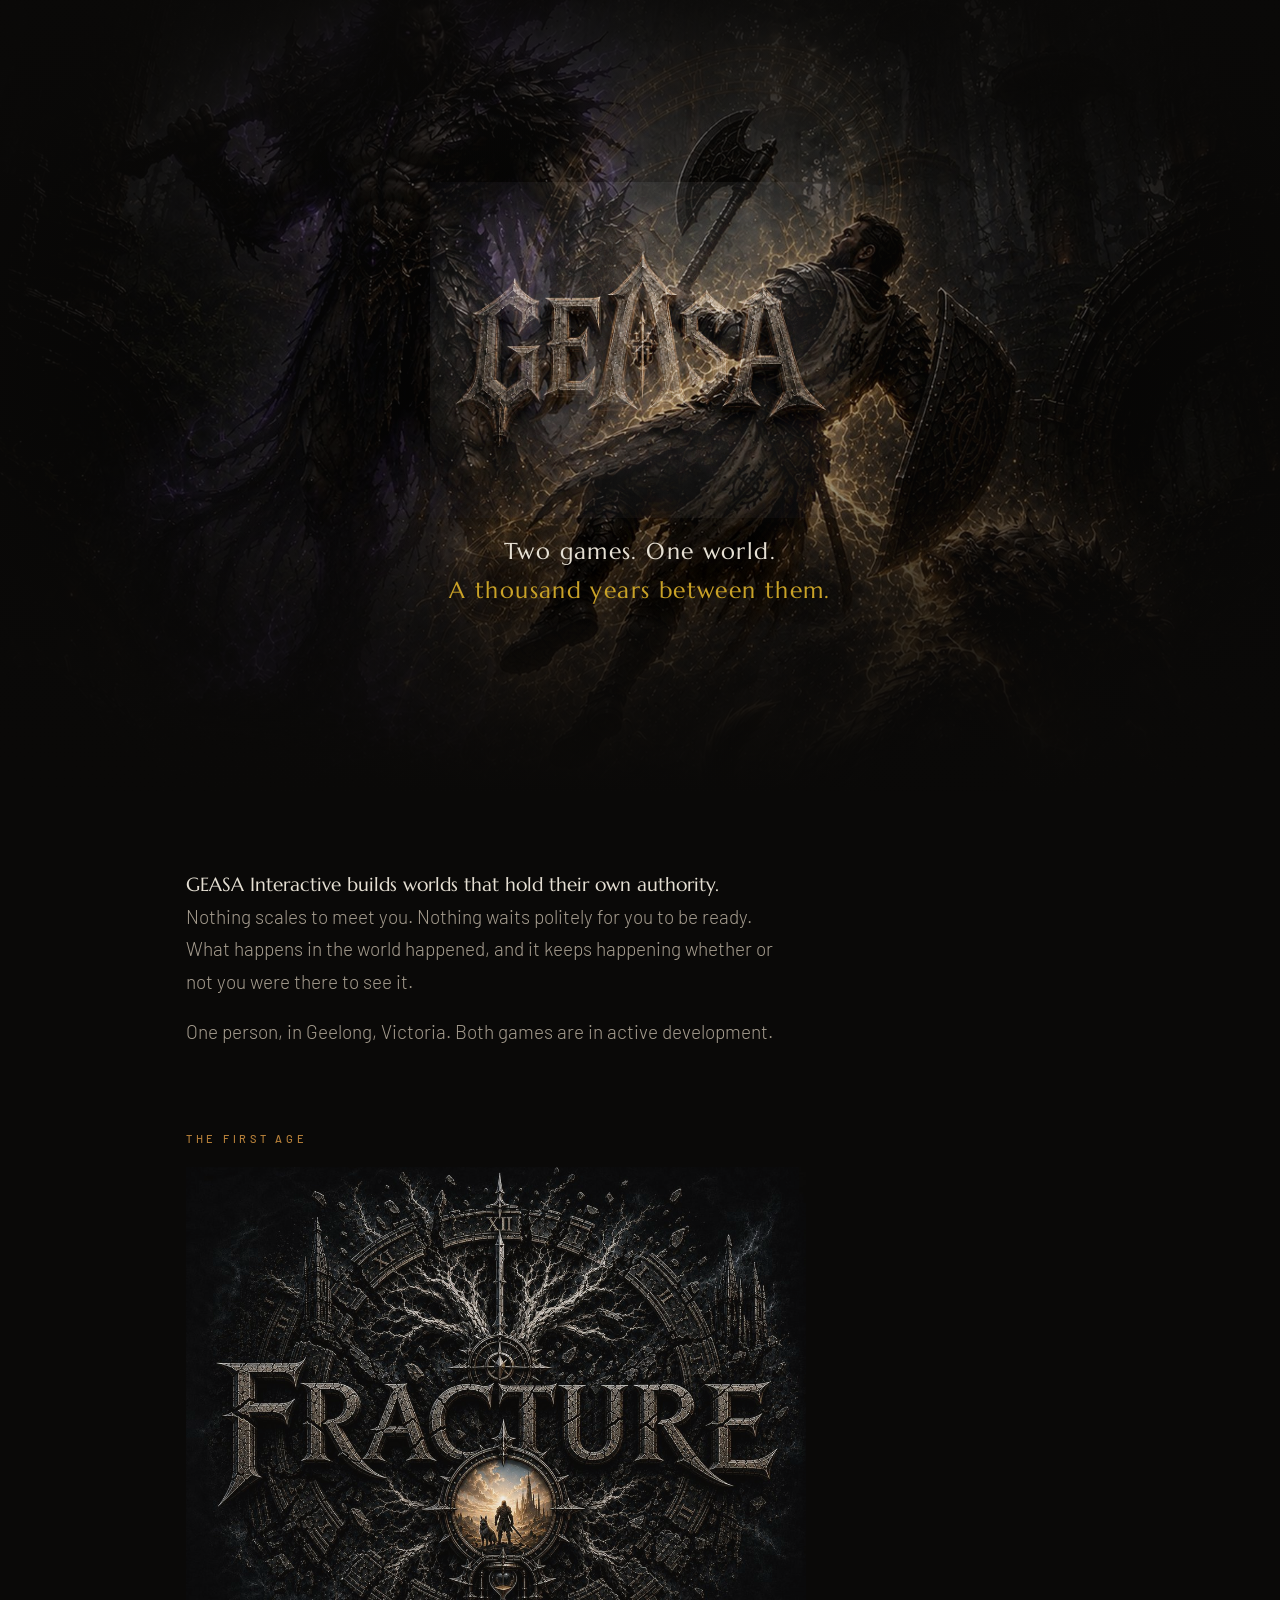
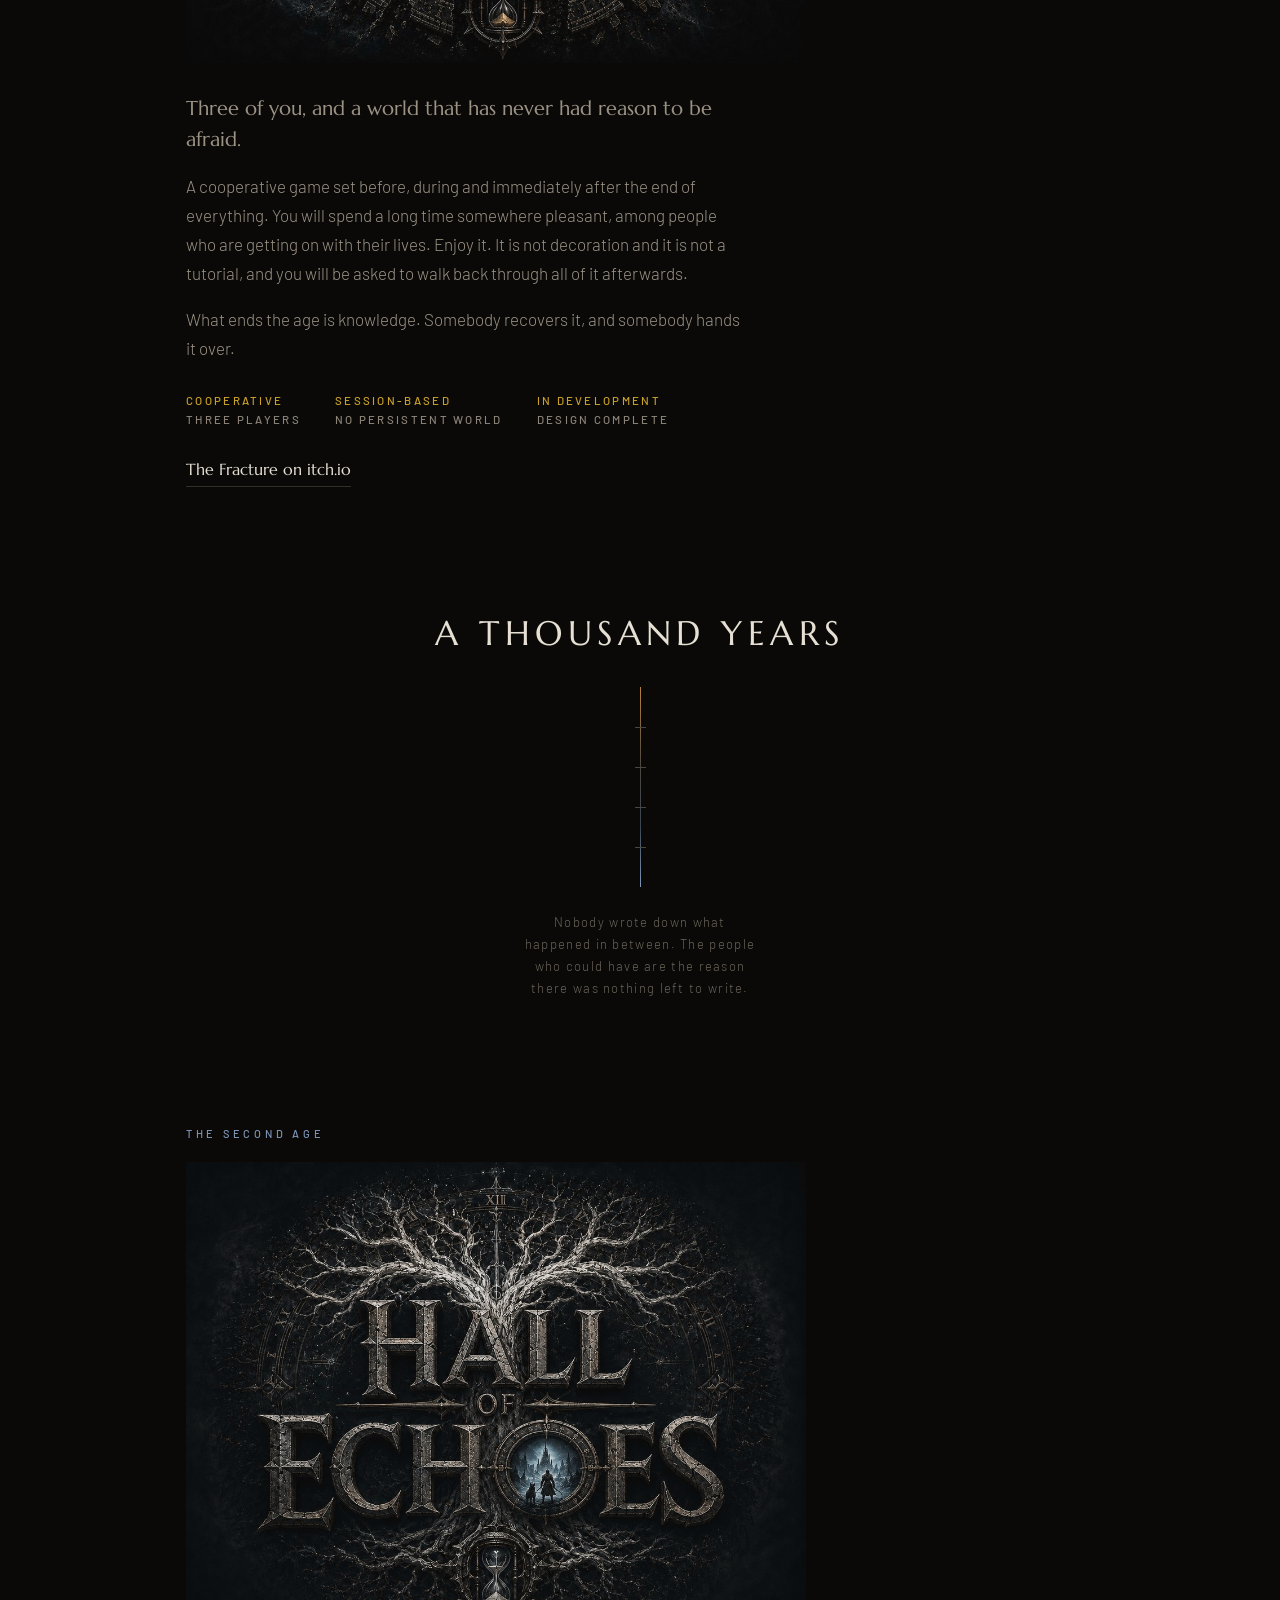
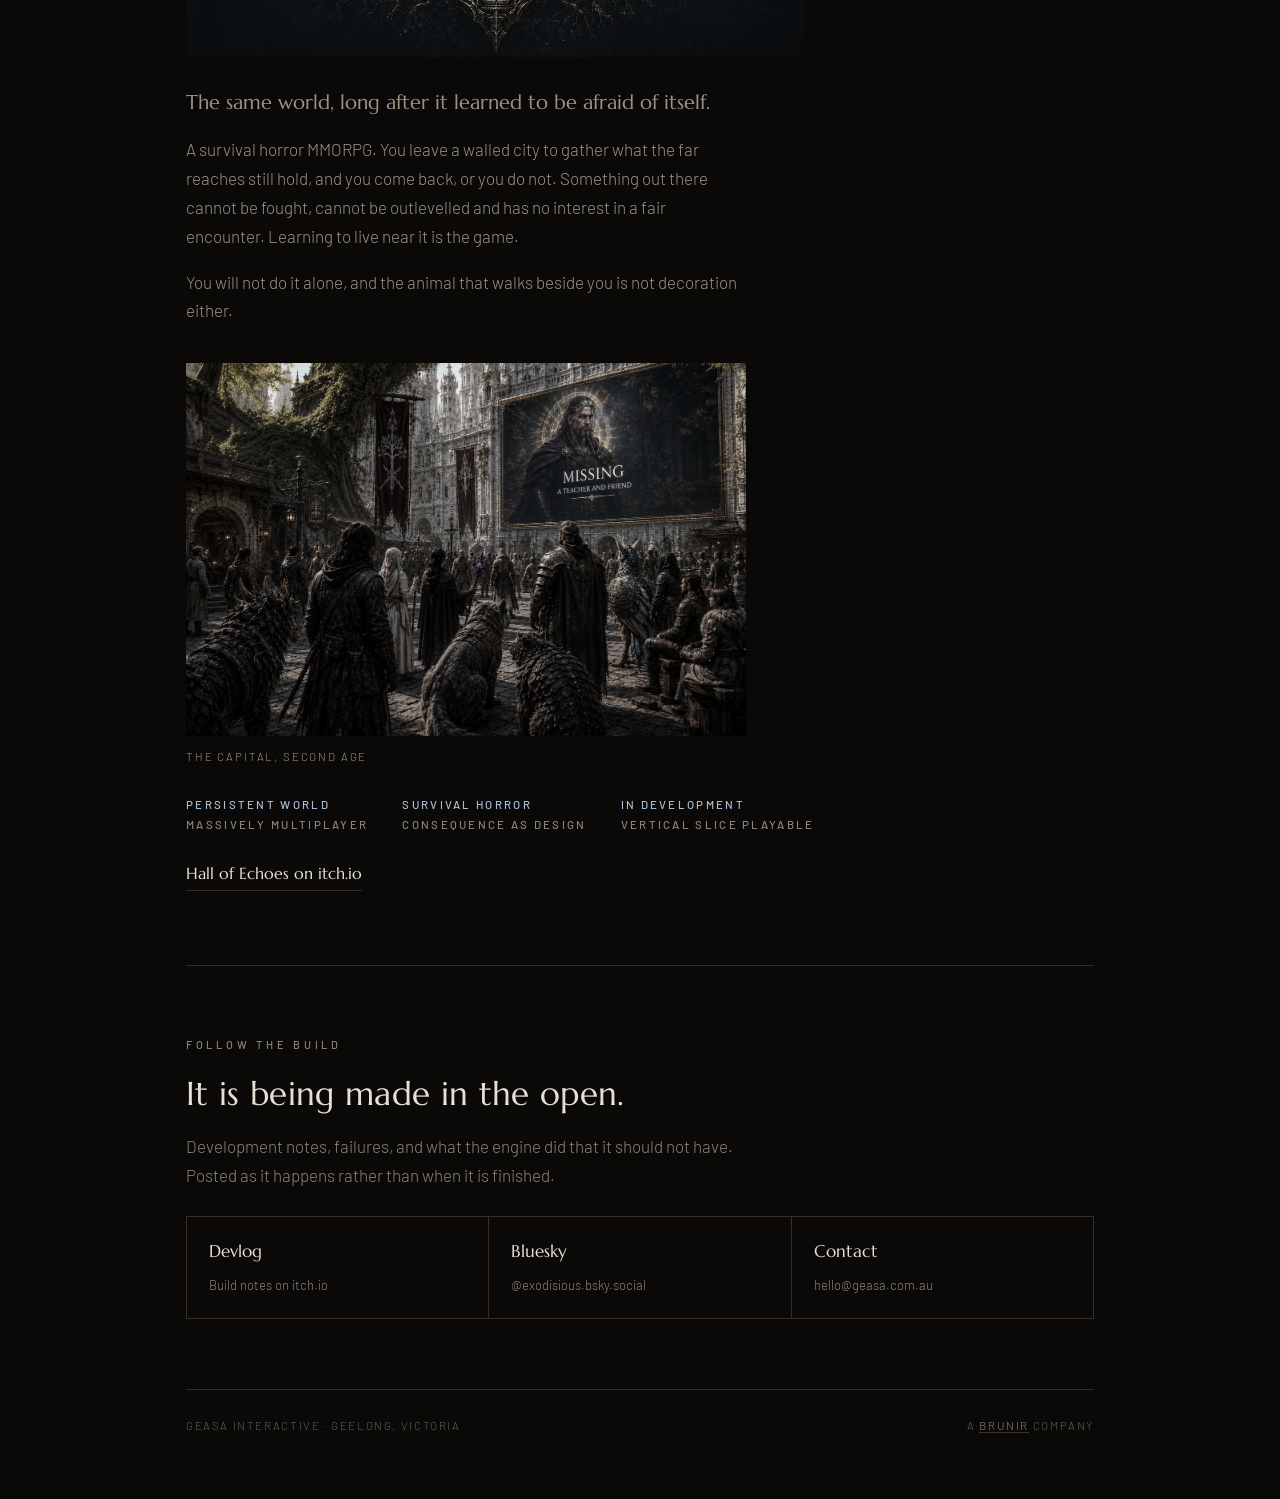
==== index.html @ 59117aed "Add files via upload" ====
<!DOCTYPE html>
<html lang="en-AU">
<head>
<meta charset="utf-8">
<meta name="viewport" content="width=device-width, initial-scale=1">
<title>GEASA Interactive</title>
<meta name="description" content="Two games. One world. A thousand years between them. GEASA Interactive is a game studio in Geelong, Victoria.">
<link rel="icon" href="favicon.png">
<link rel="apple-touch-icon" href="apple-touch-icon.png">
<meta property="og:title" content="GEASA Interactive">
<meta property="og:description" content="Two games. One world. A thousand years between them.">
<meta property="og:image" content="img/hero.jpg">
<meta property="og:type" content="website">
<link rel="preconnect" href="https://fonts.googleapis.com">
<link rel="preconnect" href="https://fonts.gstatic.com" crossorigin>
<link href="https://fonts.googleapis.com/css2?family=Marcellus&family=Barlow:ital,wght@0,300;0,400;0,500;1,300&display=swap" rel="stylesheet">
<style>
:root{
  --void:#0A0908;
  --pitch:#050505;
  --stone:#221F1B;
  --edge:#332E27;
  --bone:#E6E0D4;
  --dim:#8C8478;
  --gold:#C9A227;
  --ember:#B8813A;
  --cold:#7E97B8;
  --frost:#A9C0D8;
}
*{box-sizing:border-box}
html{-webkit-text-size-adjust:100%;scroll-behavior:smooth}
@media (prefers-reduced-motion: reduce){html{scroll-behavior:auto}}
body{
  margin:0;background:var(--void);color:var(--dim);
  font-family:"Barlow",system-ui,sans-serif;font-weight:300;
  font-size:17px;line-height:1.7;-webkit-font-smoothing:antialiased;
}
img{display:block;max-width:100%}
a{color:var(--bone);text-decoration:none}

.shell{max-width:960px;margin:0 auto;padding:0 26px}
.narrow{max-width:60ch}

/* ---------- hero ---------- */
.hero{position:relative;min-height:88vh;display:flex;align-items:center;justify-content:center;overflow:hidden}
.hero .plate{position:absolute;inset:0;background:url('img/hero.jpg') center 38%/cover no-repeat;filter:saturate(.82) contrast(1.06)}
.hero .veil{position:absolute;inset:0;
  background:
    radial-gradient(ellipse at 50% 46%, rgba(10,9,8,.14) 0%, rgba(10,9,8,.66) 52%, rgba(10,9,8,.94) 78%, var(--void) 100%),
    linear-gradient(to bottom, rgba(10,9,8,.72) 0%, rgba(10,9,8,0) 26%, rgba(10,9,8,0) 62%, var(--void) 100%);
}
.hero .inner{position:relative;text-align:center;padding:0 26px}
.hero .mark{width:min(420px,72vw);margin:0 auto;mix-blend-mode:screen;opacity:.96}
.hero .line{
  font-family:"Marcellus",Georgia,serif;color:var(--bone);
  font-size:clamp(17px,2.6vw,23px);letter-spacing:.06em;line-height:1.7;
  margin:14px 0 0;text-shadow:0 2px 24px rgba(0,0,0,.85);
}
.hero .line em{font-style:normal;color:var(--gold)}

/* ---------- shared ---------- */
.eyebrow{
  font-family:"Barlow",sans-serif;font-weight:500;font-size:11px;
  letter-spacing:.34em;text-transform:uppercase;color:var(--dim);
  margin:0 0 18px;
}
h2{
  font-family:"Marcellus",Georgia,serif;font-weight:400;
  font-size:clamp(25px,4vw,33px);color:var(--bone);
  margin:0 0 18px;line-height:1.25;letter-spacing:.01em;
}
p{margin:0 0 17px}
p:last-child{margin-bottom:0}

.statement{padding:76px 0 8px}
.statement p{font-size:19px;line-height:1.72;color:#A79E90}
.statement strong{color:var(--bone);font-weight:400;font-family:"Marcellus",serif}

/* ---------- game blocks ---------- */
.age{padding:74px 0}
.age .logo{width:100%;max-width:620px;margin:0 0 30px;mix-blend-mode:screen;opacity:.95}
.age .body{max-width:56ch}
.age .body p{color:#9B9284}
.age .lead{font-size:19.5px;color:var(--bone);font-family:"Marcellus",serif;line-height:1.6}

.meta{margin:28px 0 0;display:flex;flex-wrap:wrap;gap:0 34px;
  font-size:11.5px;letter-spacing:.2em;text-transform:uppercase;font-weight:500}
.meta span{color:var(--dim)}
.meta b{font-weight:500;color:var(--bone);display:block;letter-spacing:.2em}

.first .eyebrow{color:var(--ember)}
.first .meta b{color:var(--gold)}
.second .eyebrow{color:var(--cold)}
.second .meta b{color:var(--frost)}

.go{margin:24px 0 0}
.go a{
  display:inline-block;font-family:"Marcellus",Georgia,serif;font-size:16px;
  color:var(--bone);border-bottom:1px solid var(--edge);padding:0 0 3px;
  transition:border-color .2s ease,color .2s ease;
}
.first .go a:hover{color:var(--gold);border-bottom-color:var(--gold)}
.second .go a:hover{color:var(--frost);border-bottom-color:var(--frost)}
.age .logo{transition:opacity .25s ease}
.age a:hover .logo{opacity:1}

.still{margin:38px 0 0;position:relative}
.still img{width:100%;filter:saturate(.86)}
.still .cap{
  margin:11px 0 0;font-size:11.5px;letter-spacing:.16em;
  text-transform:uppercase;color:#6A6459;
}
.second .still img{filter:saturate(.5) brightness(.94)}

/* ---------- signature: the interval ---------- */
.interval{
  padding:44px 0 52px;display:flex;flex-direction:column;align-items:center;text-align:center;
}
.interval .n{
  font-family:"Marcellus",Georgia,serif;color:var(--bone);
  font-size:clamp(24px,4.4vw,34px);letter-spacing:.16em;text-transform:uppercase;
  margin:0;
}
.interval .track{
  width:1px;height:200px;margin:24px 0;position:relative;
  background:linear-gradient(to bottom,var(--ember) 0%,#4A4740 40%,#3A4652 70%,var(--cold) 100%);
  transform-origin:top center;
}
.interval .track i{
  position:absolute;left:-5px;width:11px;height:1px;background:#4A4740;
}
.interval .note{
  font-size:13px;letter-spacing:.1em;color:#6A6459;max-width:34ch;margin:0;
}
@media (prefers-reduced-motion: no-preference){
  .interval .track{animation:fall 1.4s cubic-bezier(.3,.7,.4,1) both;animation-timeline:view();animation-range:entry 0% entry 70%}
}
@keyframes fall{from{transform:scaleY(0)}to{transform:scaleY(1)}}

/* ---------- follow ---------- */
.follow{padding:70px 0 0;border-top:1px solid var(--edge)}
.chan{margin:26px 0 0;display:grid;grid-template-columns:repeat(auto-fit,minmax(210px,1fr));gap:1px;background:var(--edge);border:1px solid var(--edge)}
.chan a{
  display:block;background:var(--void);padding:20px 22px;transition:background .2s ease;
}
.chan a:hover,.chan a:focus-visible{background:var(--stone);outline:none}
.chan a b{display:block;font-family:"Marcellus",serif;font-size:17px;color:var(--bone);font-weight:400;margin:0 0 3px}
.chan a span{font-size:13px;color:var(--dim)}
a:focus-visible{outline:2px solid var(--gold);outline-offset:3px}

footer{
  margin:70px 0 0;padding:26px 0 64px;border-top:1px solid var(--edge);
  display:flex;justify-content:space-between;flex-wrap:wrap;gap:12px;
  font-size:11.5px;letter-spacing:.14em;text-transform:uppercase;color:#645E54;
}
footer a{color:#8C8478;border-bottom:1px solid #3A352E}
footer a:hover{color:var(--bone)}

@media (max-width:600px){
  body{font-size:16px}
  .hero{min-height:74vh}
  .age{padding:56px 0}
  .interval .track{height:140px}
  .statement p{font-size:17.5px}
}
</style>
</head>
<body>

<header class="hero">
  <div class="plate" role="img" aria-label="A figure and their companion parted by golden light in a ruined forest"></div>
  <div class="veil"></div>
  <div class="inner">
    <img class="mark" src="img/geasa-wordmark.jpg" alt="GEASA Interactive">
    <p class="line">Two games. One world.<br><em>A thousand years between them.</em></p>
  </div>
</header>

<div class="shell">

  <section class="statement narrow">
    <p><strong>GEASA Interactive builds worlds that hold their own authority.</strong> Nothing scales to meet you. Nothing waits politely for you to be ready. What happens in the world happened, and it keeps happening whether or not you were there to see it.</p>
    <p>One person, in Geelong, Victoria. Both games are in active development.</p>
  </section>

  <section class="age first">
    <p class="eyebrow">The First Age</p>
    <a href="https://exodisious.itch.io/fracture"><img class="logo" src="img/fracture.jpg" alt="The Fracture"></a>
    <div class="body">
      <p class="lead">Three of you, and a world that has never had reason to be afraid.</p>
      <p>A cooperative game set before, during and immediately after the end of everything. You will spend a long time somewhere pleasant, among people who are getting on with their lives. Enjoy it. It is not decoration and it is not a tutorial, and you will be asked to walk back through all of it afterwards.</p>
      <p>What ends the age is knowledge. Somebody recovers it, and somebody hands it over.</p>
    </div>
    <div class="meta">
      <span><b>Cooperative</b>Three players</span>
      <span><b>Session-based</b>No persistent world</span>
      <span><b>In development</b>Design complete</span>
    </div>
    <p class="go"><a href="https://exodisious.itch.io/fracture">The Fracture on itch.io</a></p>
  </section>

  <section class="interval" aria-label="A thousand years pass">
    <p class="n">A Thousand Years</p>
    <div class="track" aria-hidden="true">
      <i style="top:20%"></i><i style="top:40%"></i><i style="top:60%"></i><i style="top:80%"></i>
    </div>
    <p class="note">Nobody wrote down what happened in between. The people who could have are the reason there was nothing left to write.</p>
  </section>

  <section class="age second">
    <p class="eyebrow">The Second Age</p>
    <a href="https://exodisious.itch.io/hall-of-echoes"><img class="logo" src="img/hallofechoes.jpg" alt="Hall of Echoes"></a>
    <div class="body">
      <p class="lead">The same world, long after it learned to be afraid of itself.</p>
      <p>A survival horror MMORPG. You leave a walled city to gather what the far reaches still hold, and you come back, or you do not. Something out there cannot be fought, cannot be outlevelled and has no interest in a fair encounter. Learning to live near it is the game.</p>
      <p>You will not do it alone, and the animal that walks beside you is not decoration either.</p>
      <div class="still">
        <img src="img/city.jpg" alt="A crowded city square beneath a lit screen">
        <p class="cap">The Capital, Second Age</p>
      </div>
    </div>
    <div class="meta">
      <span><b>Persistent world</b>Massively multiplayer</span>
      <span><b>Survival horror</b>Consequence as design</span>
      <span><b>In development</b>Vertical slice playable</span>
    </div>
    <p class="go"><a href="https://exodisious.itch.io/hall-of-echoes">Hall of Echoes on itch.io</a></p>
  </section>

  <section class="follow">
    <p class="eyebrow">Follow the build</p>
    <h2>It is being made in the open.</h2>
    <p class="narrow">Development notes, failures, and what the engine did that it should not have. Posted as it happens rather than when it is finished.</p>
    <nav class="chan">
      <a href="https://exodisious.itch.io/hall-of-echoes"><b>Devlog</b><span>Build notes on itch.io</span></a>
      <a href="https://bsky.app/profile/exodisious.bsky.social"><b>Bluesky</b><span>@exodisious.bsky.social</span></a>
      <a href="mailto:hello@geasa.com.au"><b>Contact</b><span>hello@geasa.com.au</span></a>
    </nav>
  </section>

  <footer>
    <span>GEASA Interactive &middot; Geelong, Victoria</span>
    <span>A <a href="https://brunir.com.au">Brunir</a> company</span>
  </footer>

</div>
</body>
</html>
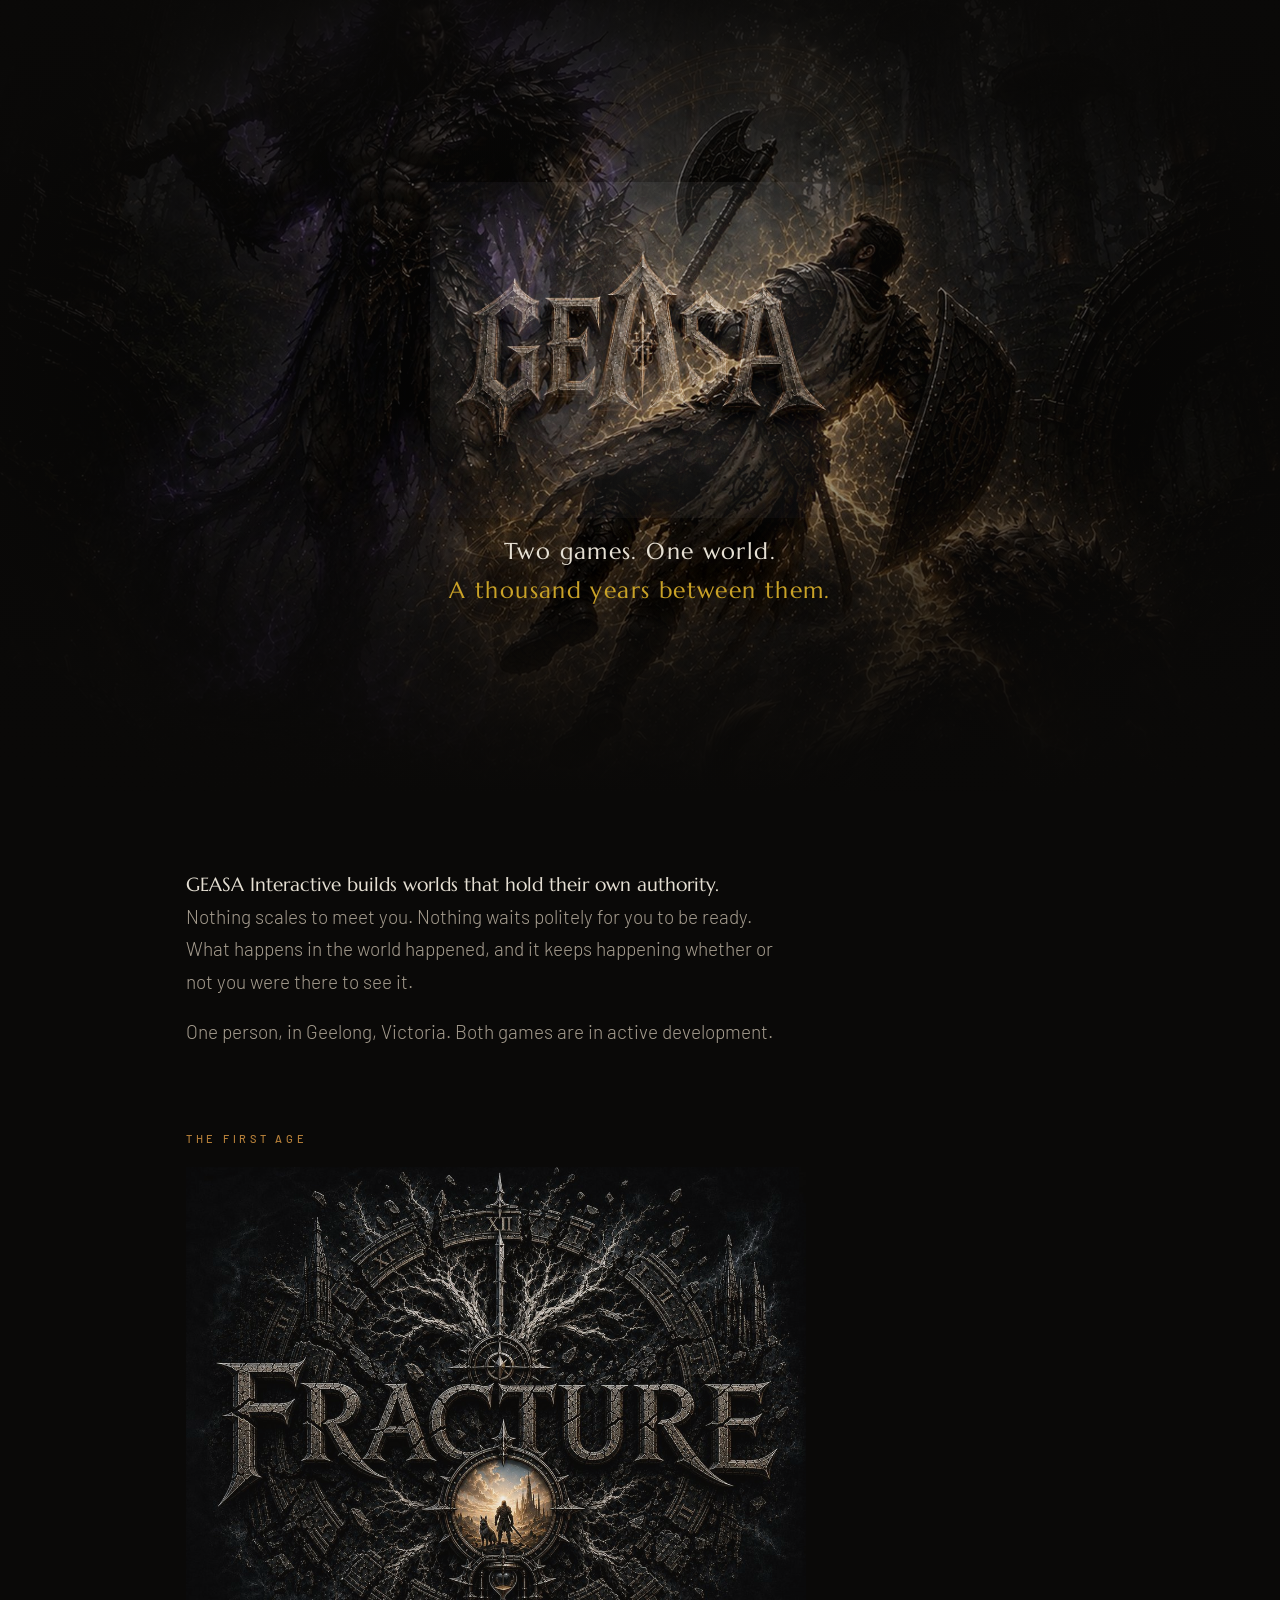
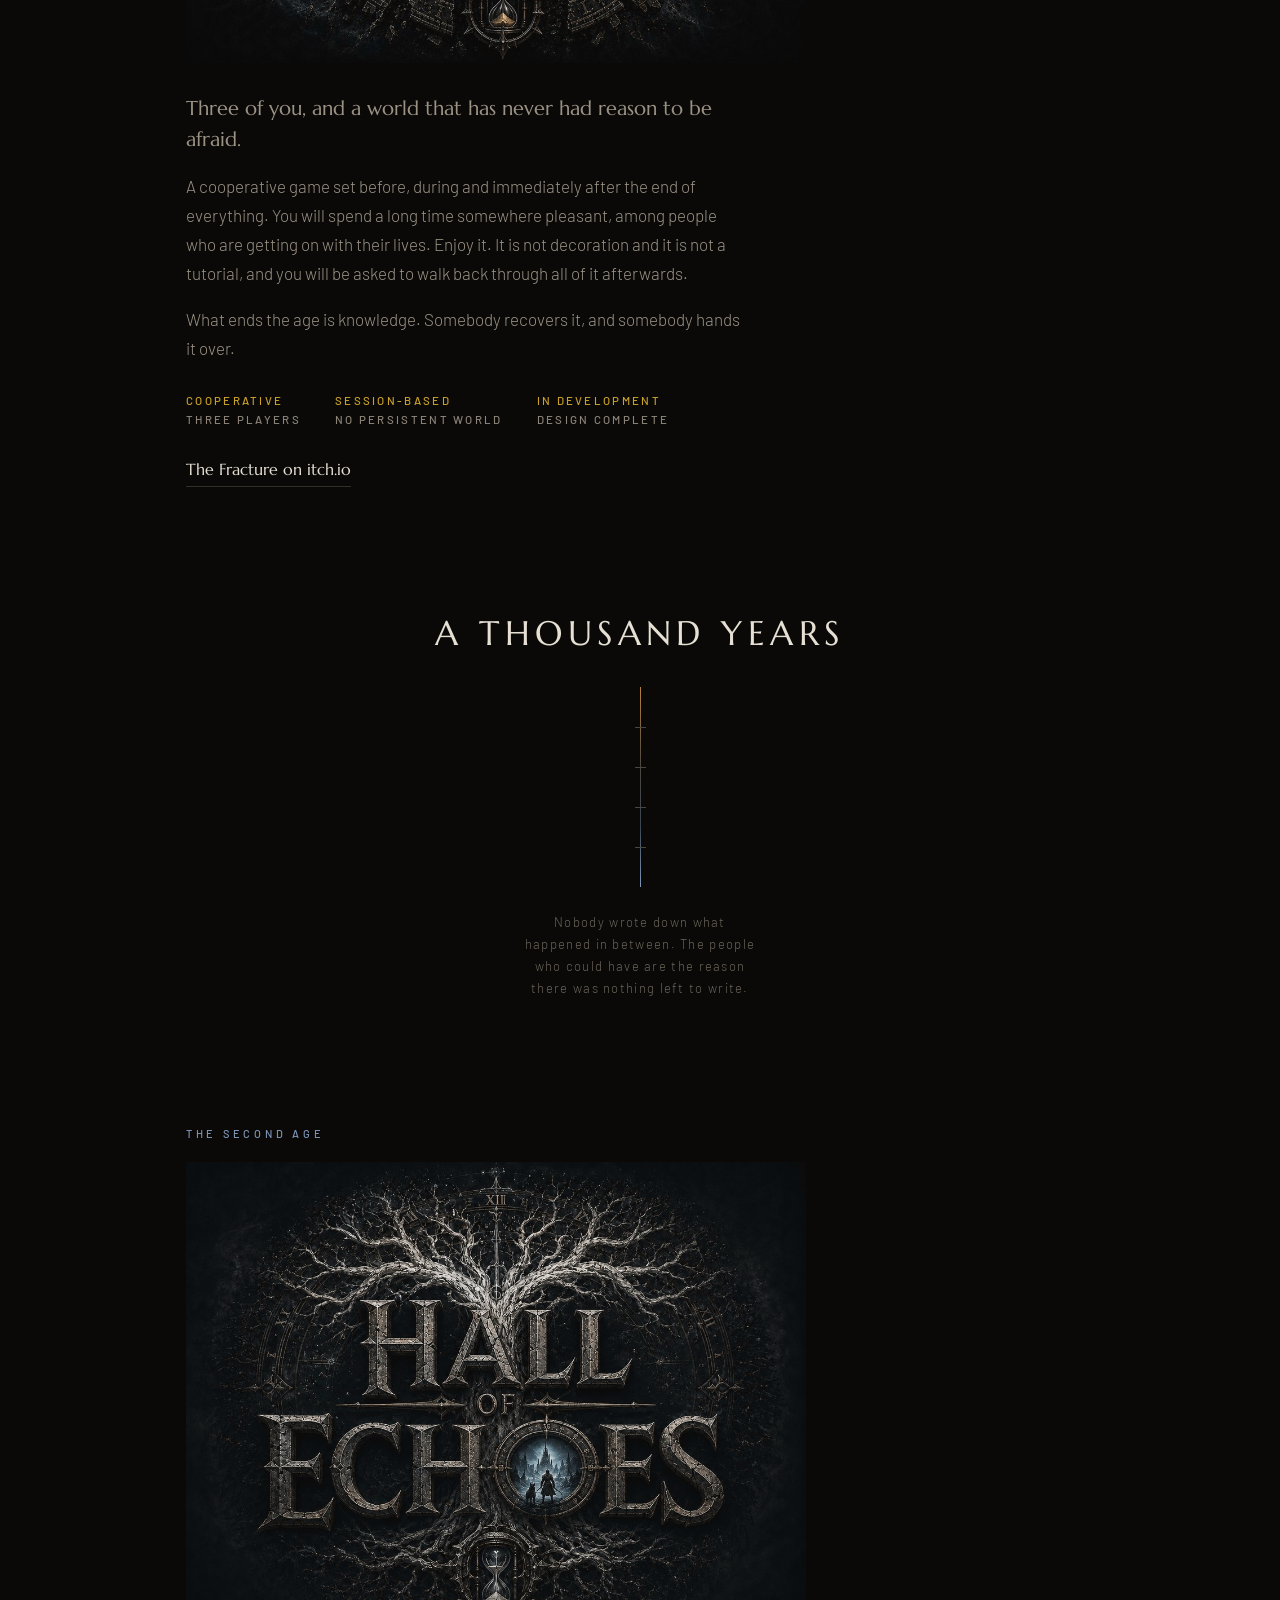
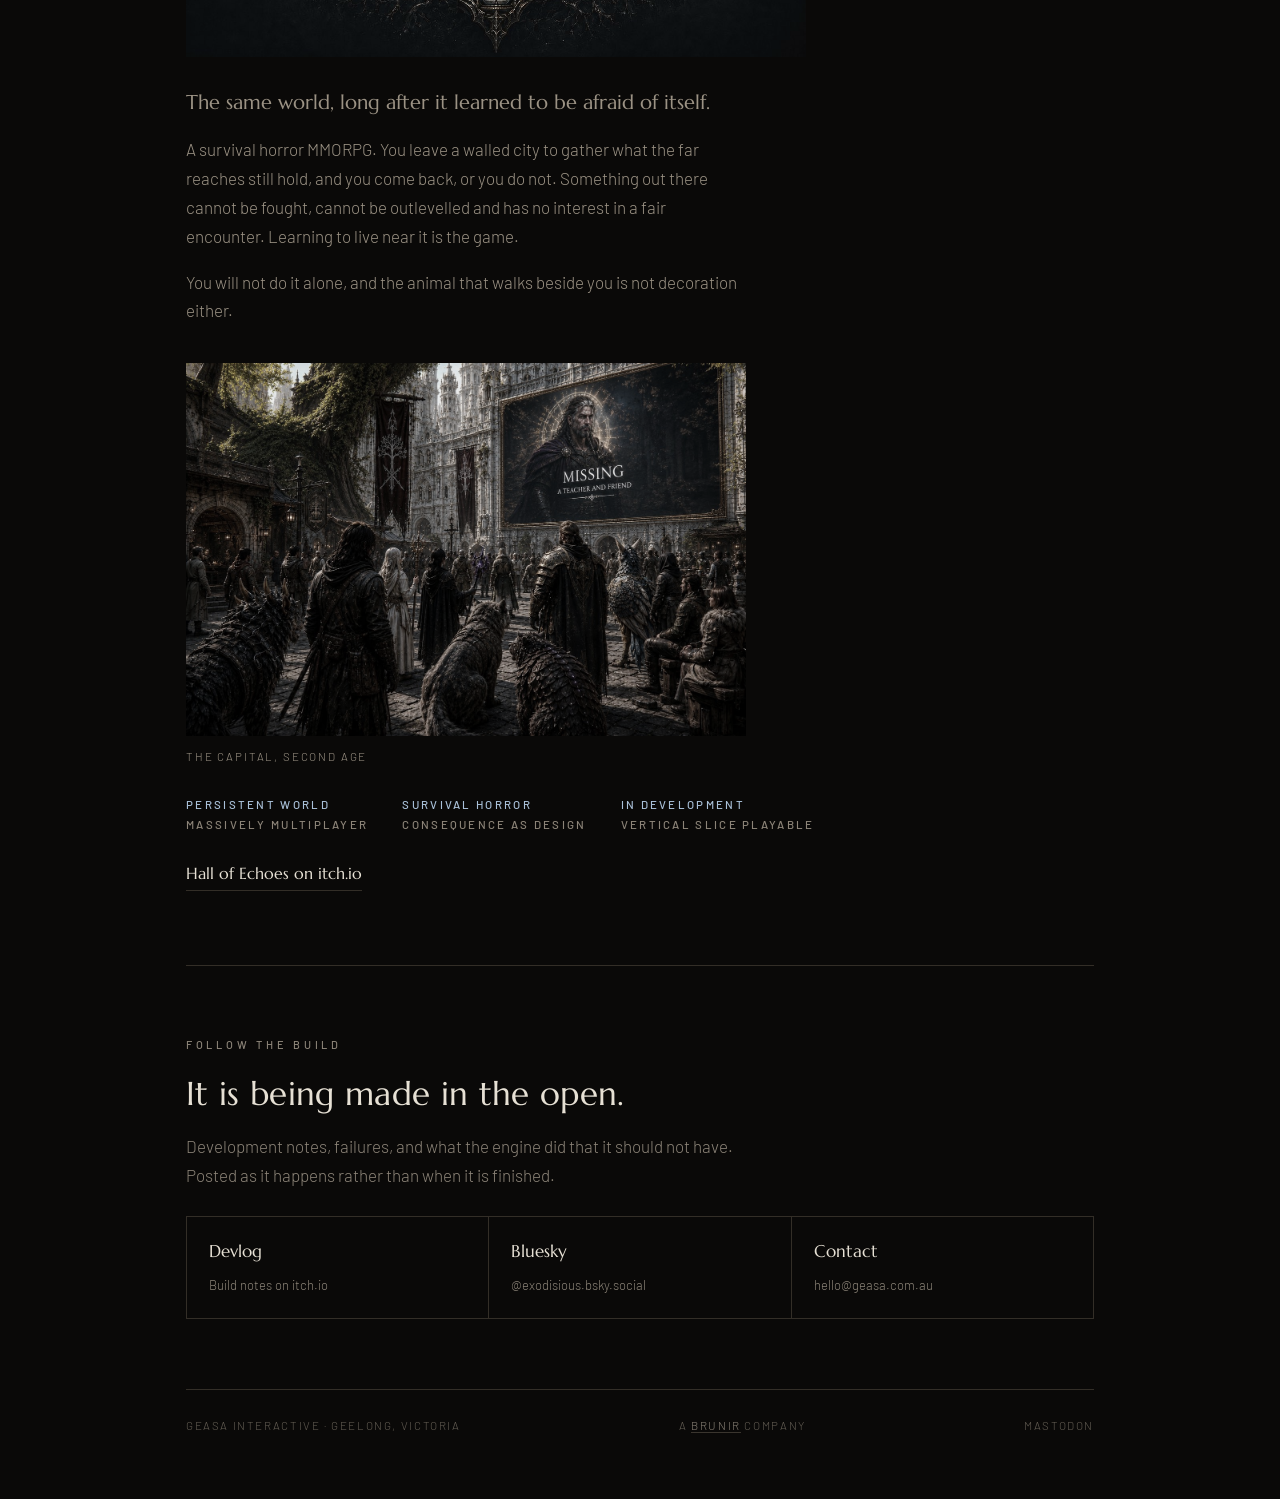
==== commit ebf54373: "Update index.html" ====
--- a/index.html
+++ b/index.html
@@ -241,6 +241,7 @@
   <footer>
     <span>GEASA Interactive &middot; Geelong, Victoria</span>
     <span>A <a href="https://brunir.com.au">Brunir</a> company</span>
+    <span<a rel="me" href="https://geasa.com.au/">Mastodon</a></span>
   </footer>
 
 </div>
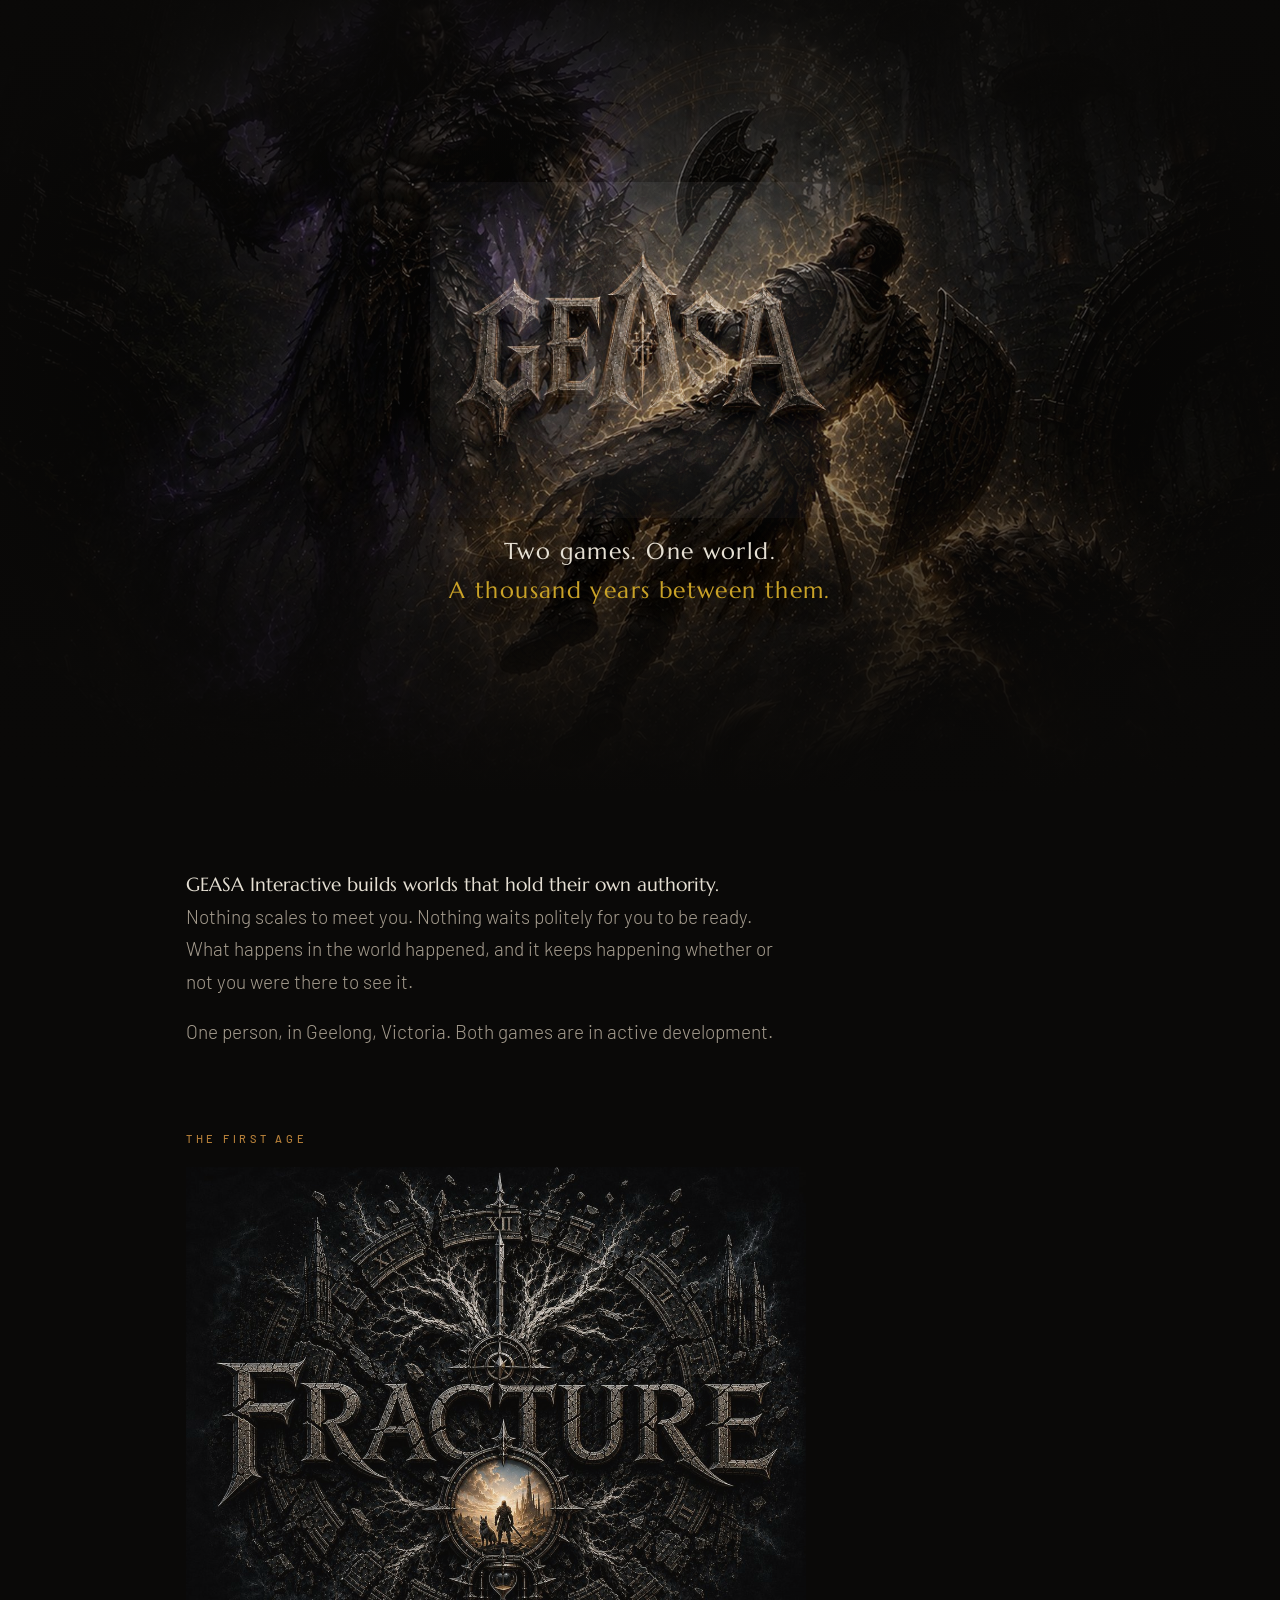
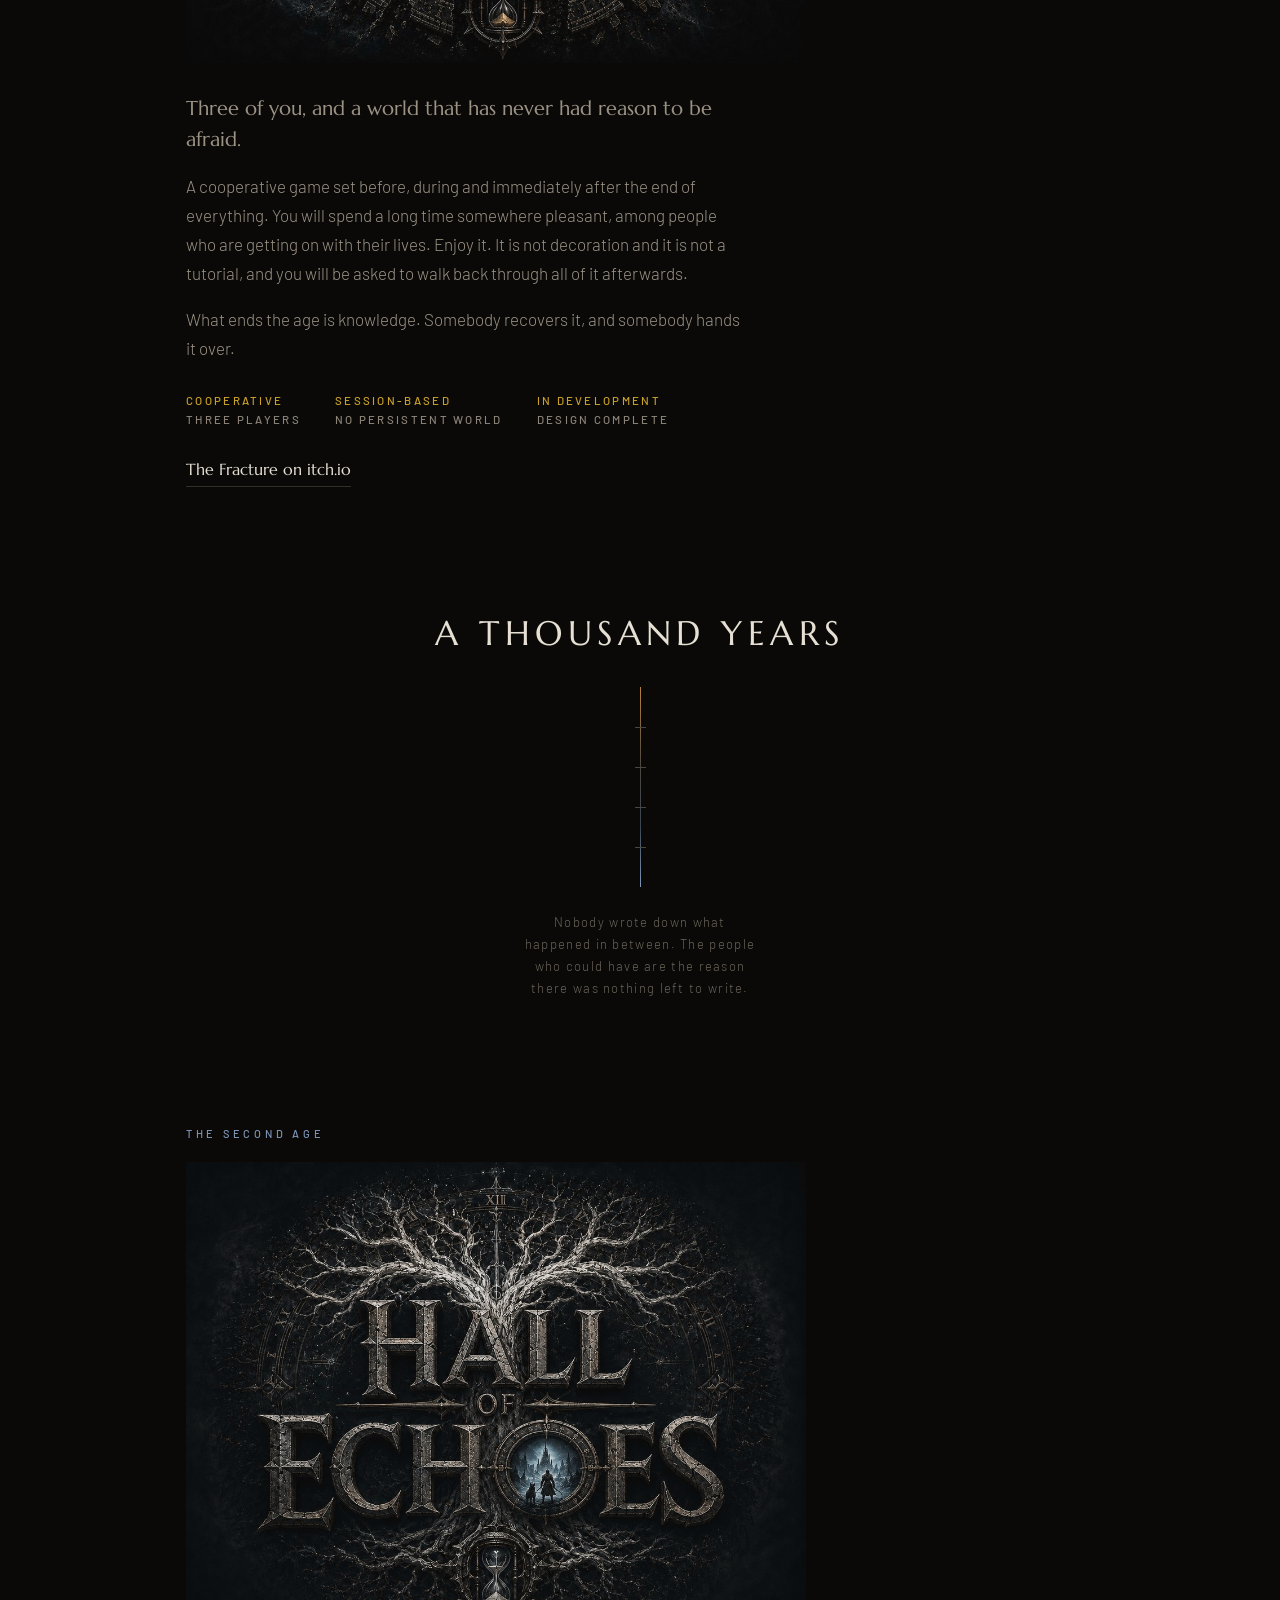
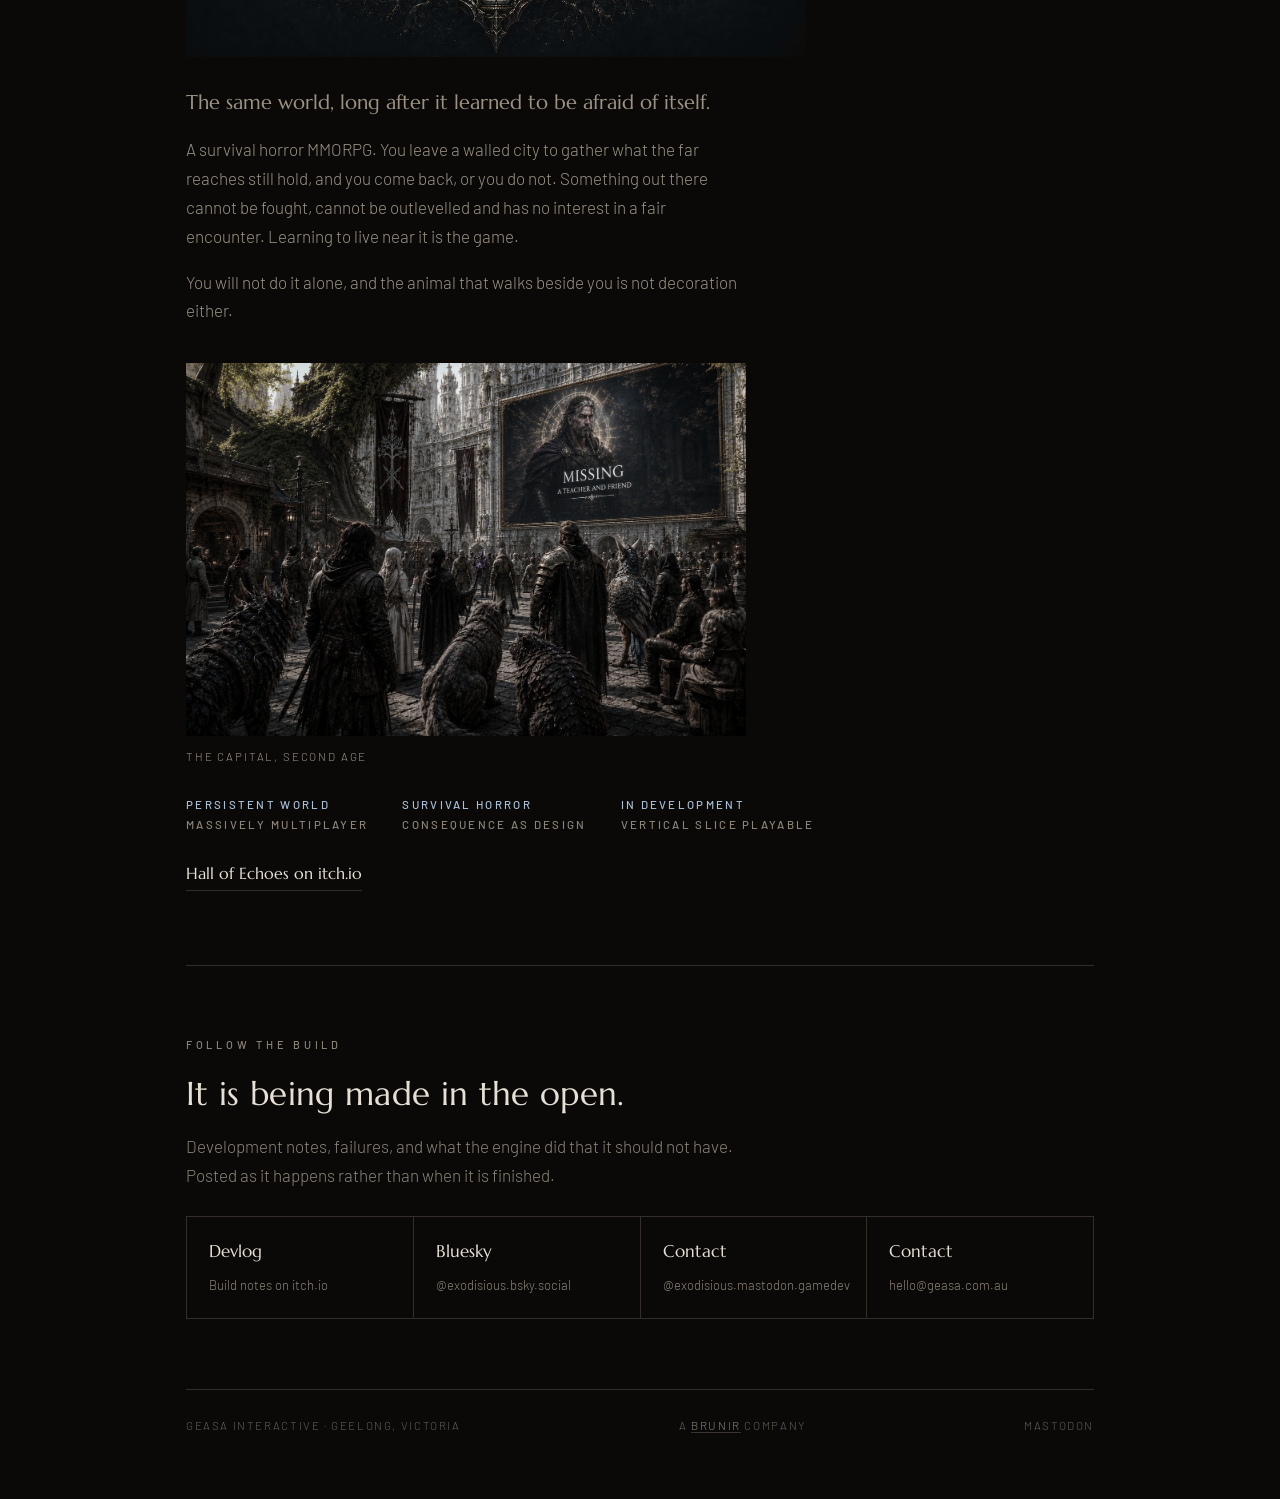
==== commit 019eb631: "Update index.html" ====
--- a/index.html
+++ b/index.html
@@ -234,6 +234,7 @@
     <nav class="chan">
       <a href="https://exodisious.itch.io/hall-of-echoes"><b>Devlog</b><span>Build notes on itch.io</span></a>
       <a href="https://bsky.app/profile/exodisious.bsky.social"><b>Bluesky</b><span>@exodisious.bsky.social</span></a>
+      <a href="https://mastodon.gamedev.place/@Exodisious"><b>Contact</b><span>@exodisious.mastodon.gamedev</span></a>
       <a href="mailto:hello@geasa.com.au"><b>Contact</b><span>hello@geasa.com.au</span></a>
     </nav>
   </section>
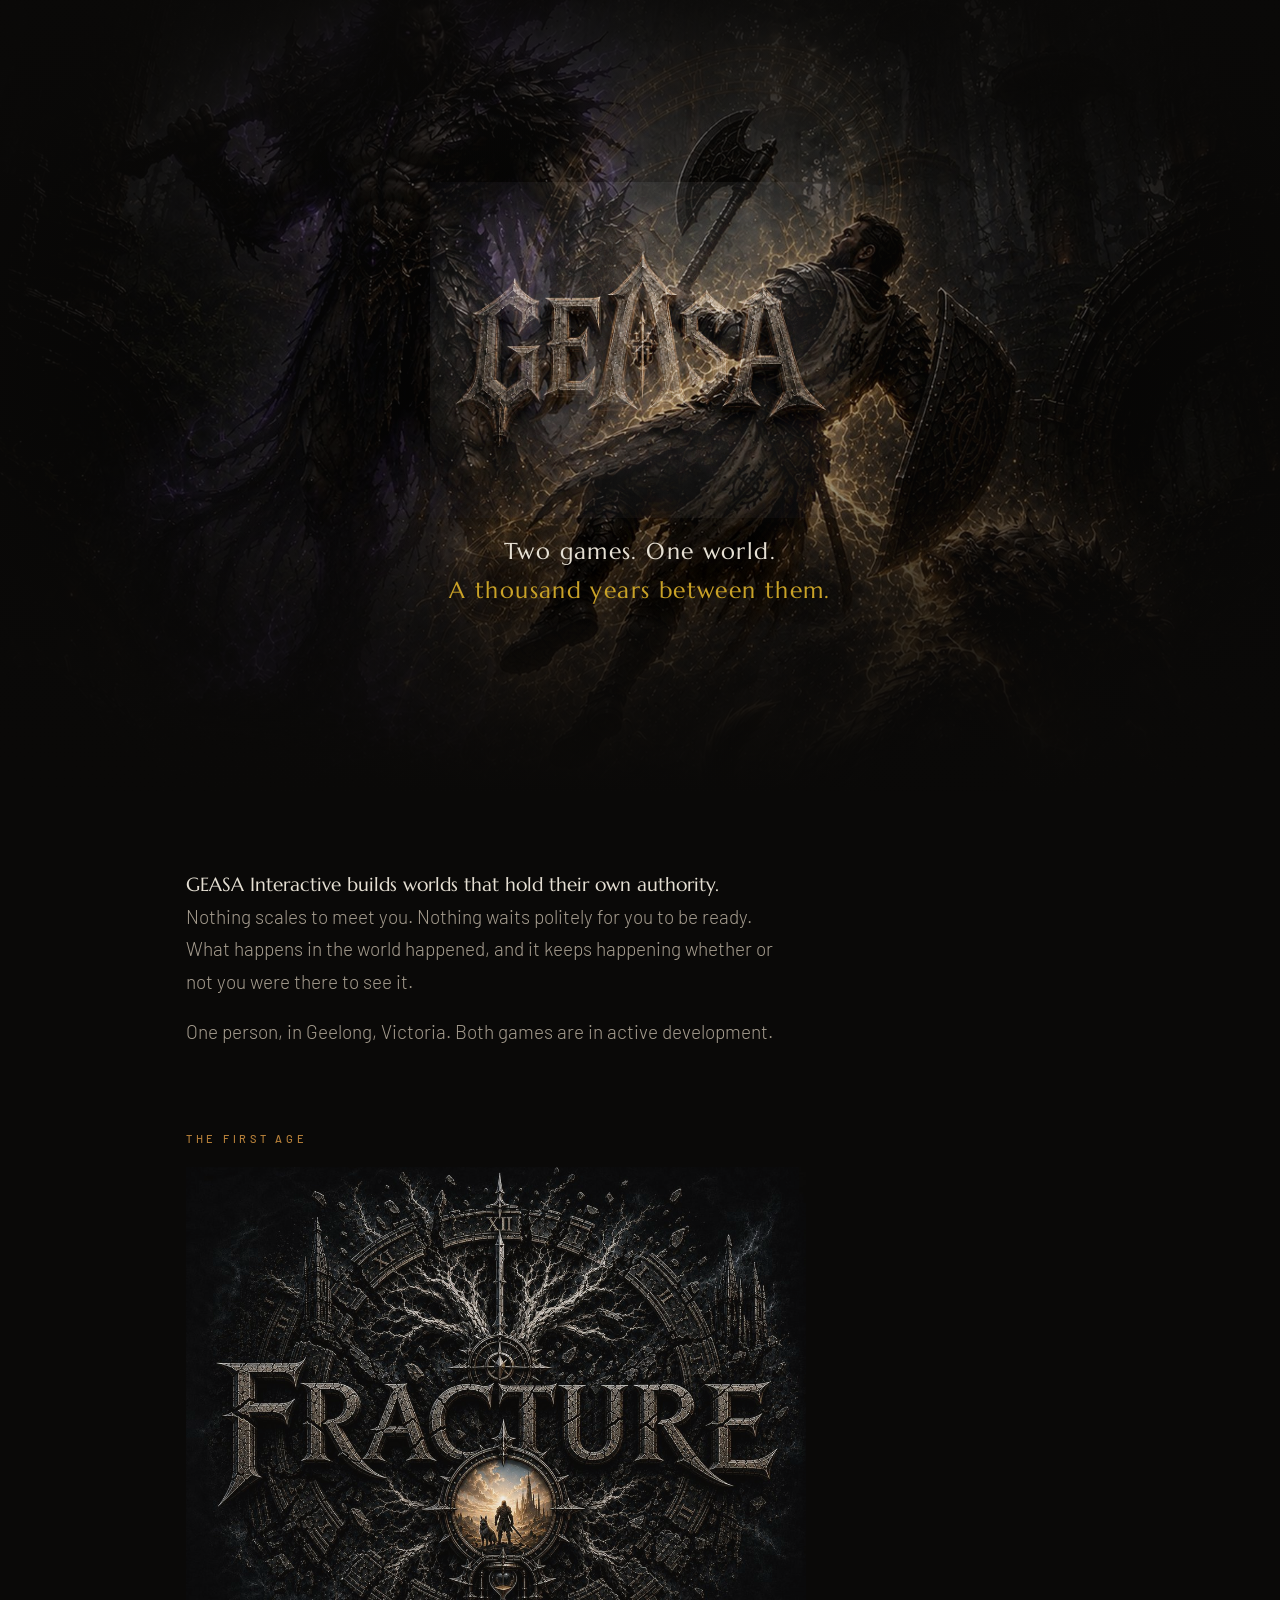
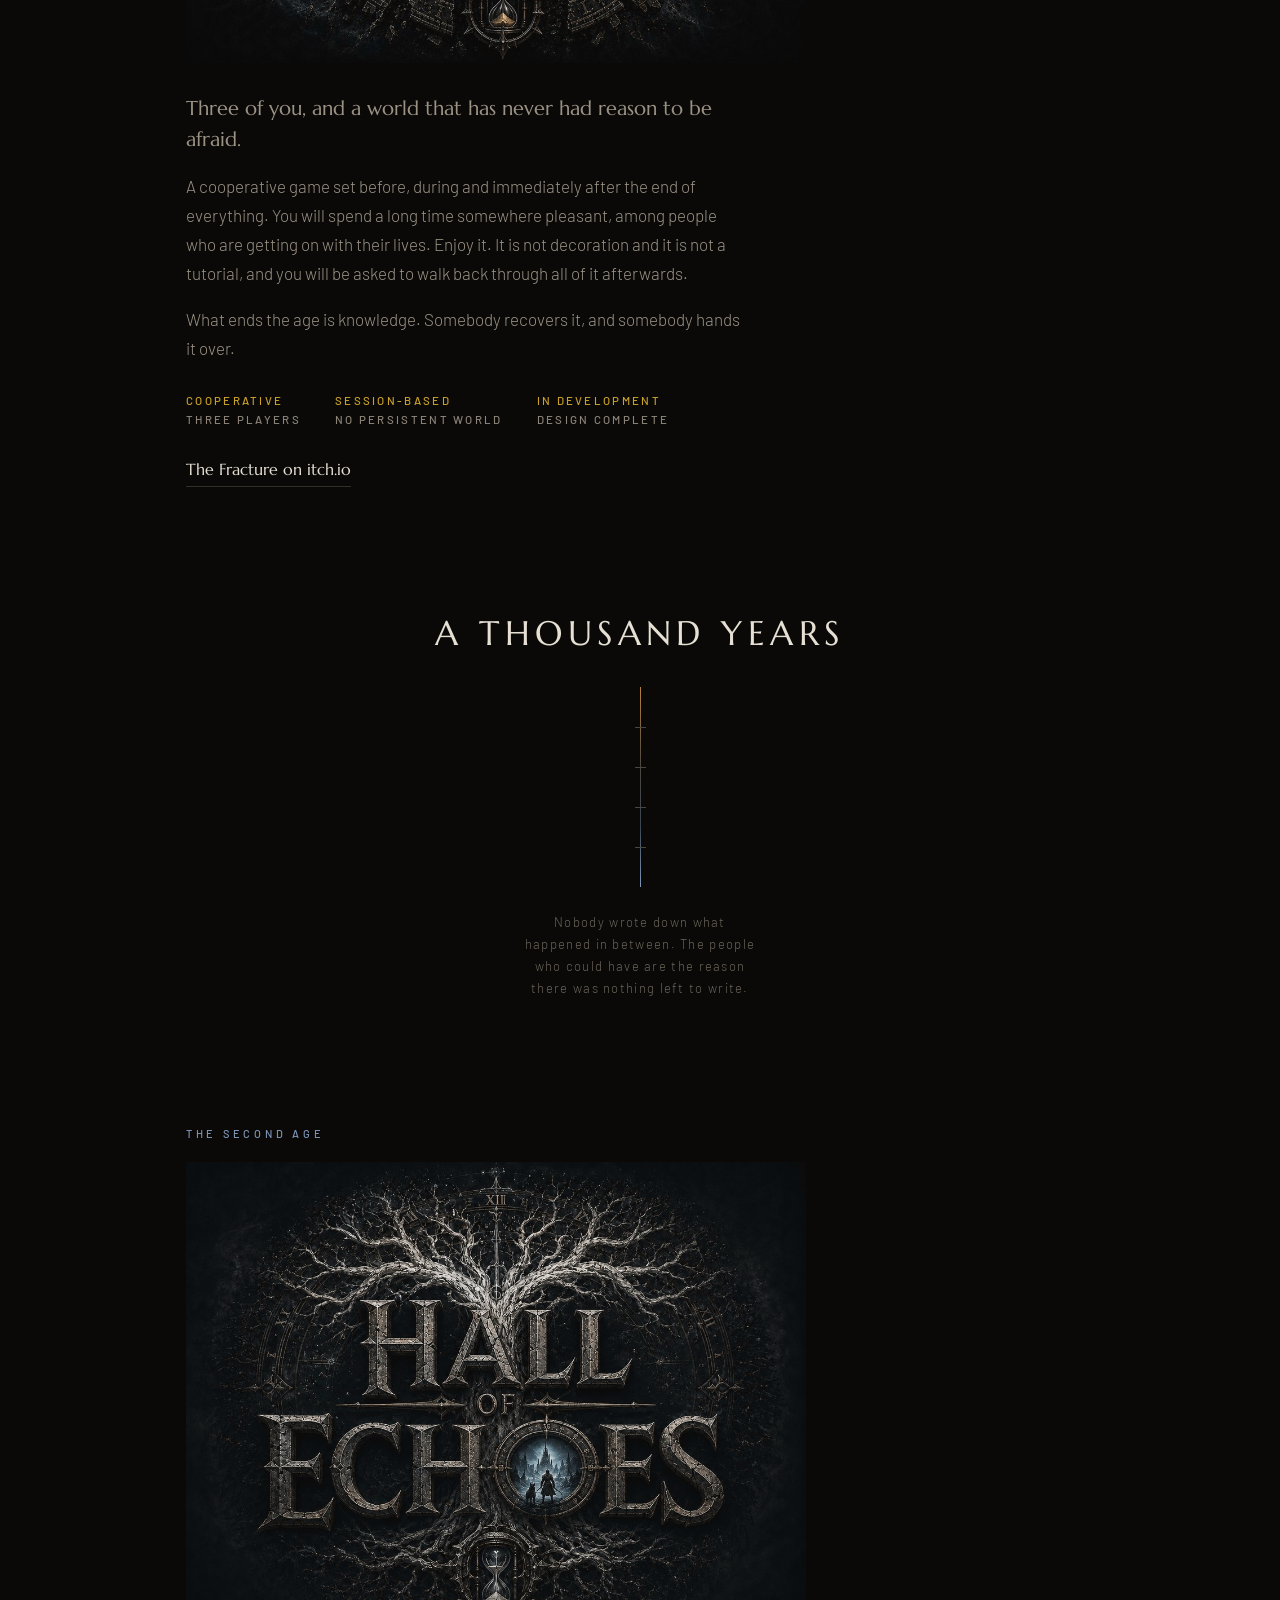
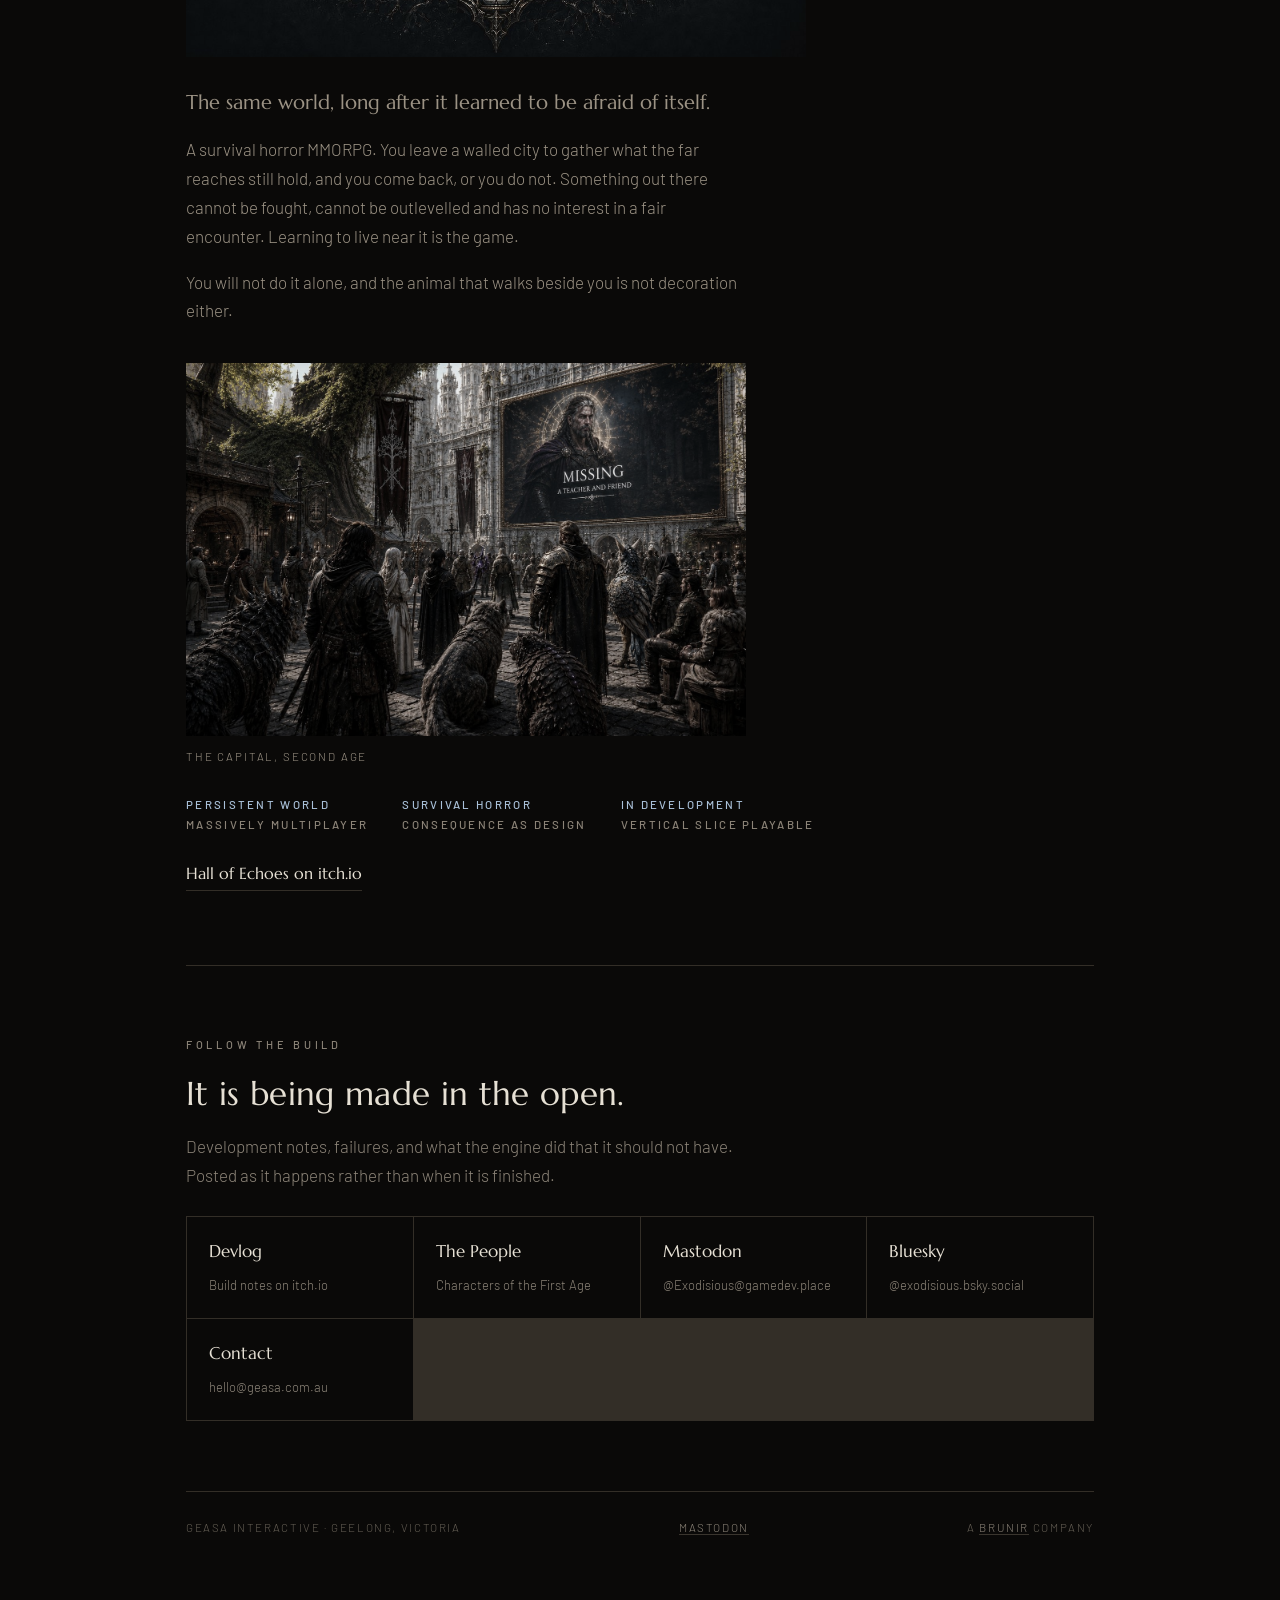
==== commit 67df2169: "Update index.html" ====
--- a/index.html
+++ b/index.html
@@ -233,16 +233,17 @@
     <p class="narrow">Development notes, failures, and what the engine did that it should not have. Posted as it happens rather than when it is finished.</p>
     <nav class="chan">
       <a href="https://exodisious.itch.io/hall-of-echoes"><b>Devlog</b><span>Build notes on itch.io</span></a>
+      <a href="people/"><b>The People</b><span>Characters of the First Age</span></a>
+      <a rel="me" href="https://mastodon.gamedev.place/@Exodisious"><b>Mastodon</b><span>@Exodisious@gamedev.place</span></a>
       <a href="https://bsky.app/profile/exodisious.bsky.social"><b>Bluesky</b><span>@exodisious.bsky.social</span></a>
-      <a href="https://mastodon.gamedev.place/@Exodisious"><b>Contact</b><span>@exodisious.mastodon.gamedev</span></a>
       <a href="mailto:hello@geasa.com.au"><b>Contact</b><span>hello@geasa.com.au</span></a>
     </nav>
   </section>
 
   <footer>
     <span>GEASA Interactive &middot; Geelong, Victoria</span>
+    <span><a rel="me" href="https://mastodon.gamedev.place/@Exodisious">Mastodon</a></span>
     <span>A <a href="https://brunir.com.au">Brunir</a> company</span>
-    <span<a rel="me" href="https://geasa.com.au/">Mastodon</a></span>
   </footer>
 
 </div>
